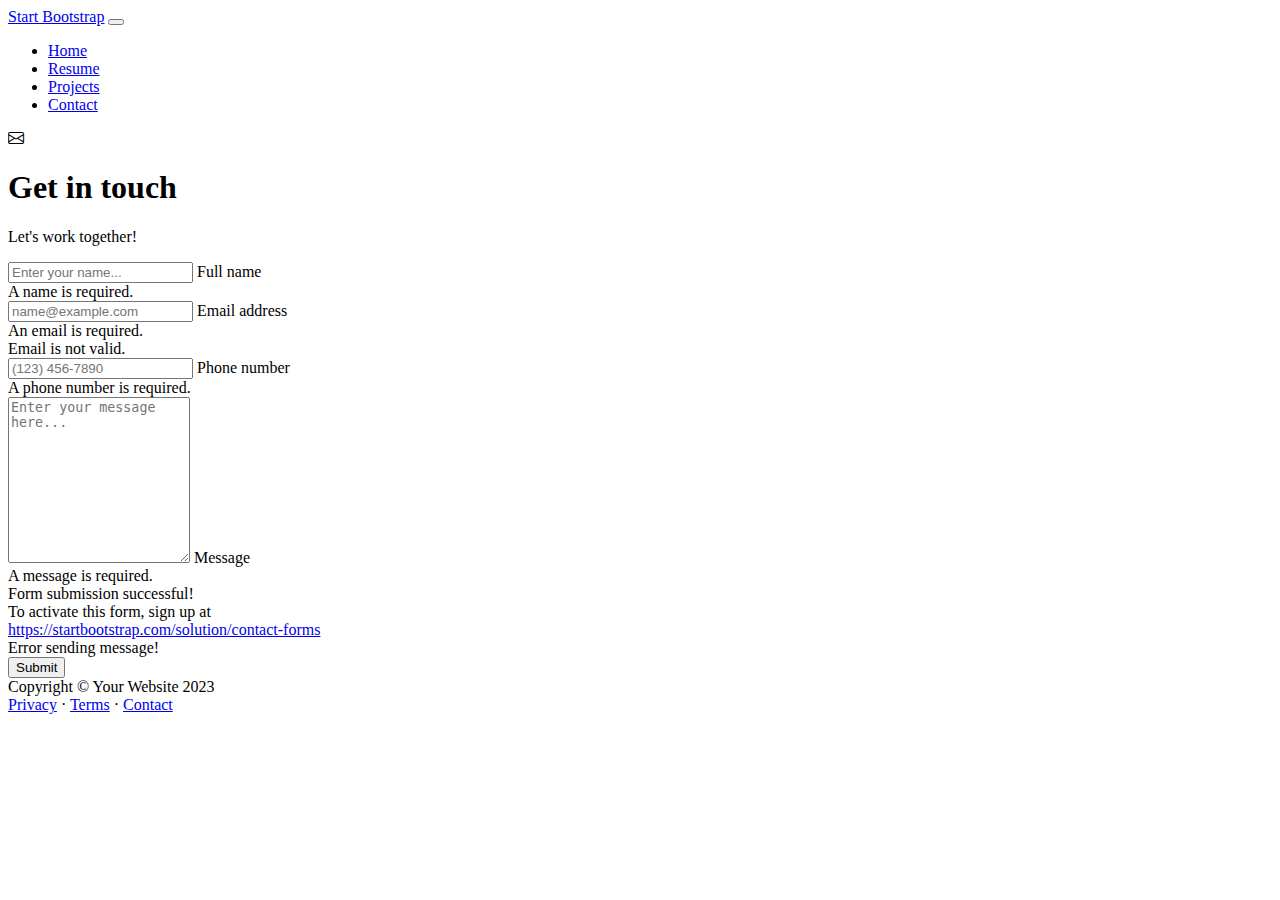
==== contact.html @ 8b9c8be0 "Add files via upload" ====
<!DOCTYPE html>
<html lang="en">
    <head>
        <meta charset="utf-8" />
        <meta name="viewport" content="width=device-width, initial-scale=1, shrink-to-fit=no" />
        <meta name="description" content />
        <meta name="author" content />
        <title>Modern Business - Start Bootstrap Template</title>
        <!-- Favicon-->
        <link rel="icon" type="image/x-icon" href="assets/favicon.ico" />
        <!-- Custom Google font-->
        <link rel="preconnect" href="https://fonts.googleapis.com" />
        <link rel="preconnect" href="https://fonts.gstatic.com" crossorigin />
        <link href="https://fonts.googleapis.com/css2?family=Plus+Jakarta+Sans:wght@100;200;300;400;500;600;700;800;900&amp;display=swap" rel="stylesheet" />
        <!-- Bootstrap icons-->
        <link href="https://cdn.jsdelivr.net/npm/bootstrap-icons@1.8.1/font/bootstrap-icons.css" rel="stylesheet" />
        <!-- Core theme CSS (includes Bootstrap)-->
        <link href="css/styles.css" rel="stylesheet" />
    </head>
    <body class="d-flex flex-column">
        <main class="flex-shrink-0">
            <!-- Navigation-->
            <nav class="navbar navbar-expand-lg navbar-light bg-white py-3">
                <div class="container px-5">
                    <a class="navbar-brand" href="index.html"><span class="fw-bolder text-primary">Start Bootstrap</span></a>
                    <button class="navbar-toggler" type="button" data-bs-toggle="collapse" data-bs-target="#navbarSupportedContent" aria-controls="navbarSupportedContent" aria-expanded="false" aria-label="Toggle navigation"><span class="navbar-toggler-icon"></span></button>
                    <div class="collapse navbar-collapse" id="navbarSupportedContent">
                        <ul class="navbar-nav ms-auto mb-2 mb-lg-0 small fw-bolder">
                            <li class="nav-item"><a class="nav-link" href="index.html">Home</a></li>
                            <li class="nav-item"><a class="nav-link" href="resume.html">Resume</a></li>
                            <li class="nav-item"><a class="nav-link" href="projects.html">Projects</a></li>
                            <li class="nav-item"><a class="nav-link" href="contact.html">Contact</a></li>
                        </ul>
                    </div>
                </div>
            </nav>
            <!-- Page content-->
            <section class="py-5">
                <div class="container px-5">
                    <!-- Contact form-->
                    <div class="bg-light rounded-4 py-5 px-4 px-md-5">
                        <div class="text-center mb-5">
                            <div class="feature bg-primary bg-gradient-primary-to-secondary text-white rounded-3 mb-3"><i class="bi bi-envelope"></i></div>
                            <h1 class="fw-bolder">Get in touch</h1>
                            <p class="lead fw-normal text-muted mb-0">Let's work together!</p>
                        </div>
                        <div class="row gx-5 justify-content-center">
                            <div class="col-lg-8 col-xl-6">
                                <!-- * * * * * * * * * * * * * * *-->
                                <!-- * * SB Forms Contact Form * *-->
                                <!-- * * * * * * * * * * * * * * *-->
                                <!-- This form is pre-integrated with SB Forms.-->
                                <!-- To make this form functional, sign up at-->
                                <!-- https://startbootstrap.com/solution/contact-forms-->
                                <!-- to get an API token!-->
                                <form id="contactForm" data-sb-form-api-token="API_TOKEN">
                                    <!-- Name input-->
                                    <div class="form-floating mb-3">
                                        <input class="form-control" id="name" type="text" placeholder="Enter your name..." data-sb-validations="required" />
                                        <label for="name">Full name</label>
                                        <div class="invalid-feedback" data-sb-feedback="name:required">A name is required.</div>
                                    </div>
                                    <!-- Email address input-->
                                    <div class="form-floating mb-3">
                                        <input class="form-control" id="email" type="email" placeholder="name@example.com" data-sb-validations="required,email" />
                                        <label for="email">Email address</label>
                                        <div class="invalid-feedback" data-sb-feedback="email:required">An email is required.</div>
                                        <div class="invalid-feedback" data-sb-feedback="email:email">Email is not valid.</div>
                                    </div>
                                    <!-- Phone number input-->
                                    <div class="form-floating mb-3">
                                        <input class="form-control" id="phone" type="tel" placeholder="(123) 456-7890" data-sb-validations="required" />
                                        <label for="phone">Phone number</label>
                                        <div class="invalid-feedback" data-sb-feedback="phone:required">A phone number is required.</div>
                                    </div>
                                    <!-- Message input-->
                                    <div class="form-floating mb-3">
                                        <textarea class="form-control" id="message" type="text" placeholder="Enter your message here..." style="height: 10rem" data-sb-validations="required"></textarea>
                                        <label for="message">Message</label>
                                        <div class="invalid-feedback" data-sb-feedback="message:required">A message is required.</div>
                                    </div>
                                    <!-- Submit success message-->
                                    <!---->
                                    <!-- This is what your users will see when the form-->
                                    <!-- has successfully submitted-->
                                    <div class="d-none" id="submitSuccessMessage">
                                        <div class="text-center mb-3">
                                            <div class="fw-bolder">Form submission successful!</div>
                                            To activate this form, sign up at
                                            <br />
                                            <a href="https://startbootstrap.com/solution/contact-forms">https://startbootstrap.com/solution/contact-forms</a>
                                        </div>
                                    </div>
                                    <!-- Submit error message-->
                                    <!---->
                                    <!-- This is what your users will see when there is-->
                                    <!-- an error submitting the form-->
                                    <div class="d-none" id="submitErrorMessage"><div class="text-center text-danger mb-3">Error sending message!</div></div>
                                    <!-- Submit Button-->
                                    <div class="d-grid"><button class="btn btn-primary btn-lg disabled" id="submitButton" type="submit">Submit</button></div>
                                </form>
                            </div>
                        </div>
                    </div>
                </div>
            </section>
        </main>
        <!-- Footer-->
        <footer class="bg-white py-4 mt-auto">
            <div class="container px-5">
                <div class="row align-items-center justify-content-between flex-column flex-sm-row">
                    <div class="col-auto"><div class="small m-0">Copyright &copy; Your Website 2023</div></div>
                    <div class="col-auto">
                        <a class="small" href="#!">Privacy</a>
                        <span class="mx-1">&middot;</span>
                        <a class="small" href="#!">Terms</a>
                        <span class="mx-1">&middot;</span>
                        <a class="small" href="#!">Contact</a>
                    </div>
                </div>
            </div>
        </footer>
        <!-- Bootstrap core JS-->
        <script src="https://cdn.jsdelivr.net/npm/bootstrap@5.2.3/dist/js/bootstrap.bundle.min.js"></script>
        <!-- Core theme JS-->
        <script src="js/scripts.js"></script>
        <!-- * * * * * * * * * * * * * * * * * * * * * * * * * * * * * * * * * * * * * * * *-->
        <!-- * *                               SB Forms JS                               * *-->
        <!-- * * Activate your form at https://startbootstrap.com/solution/contact-forms * *-->
        <!-- * * * * * * * * * * * * * * * * * * * * * * * * * * * * * * * * * * * * * * * *-->
        <script src="https://cdn.startbootstrap.com/sb-forms-latest.js"></script>
    </body>
</html>
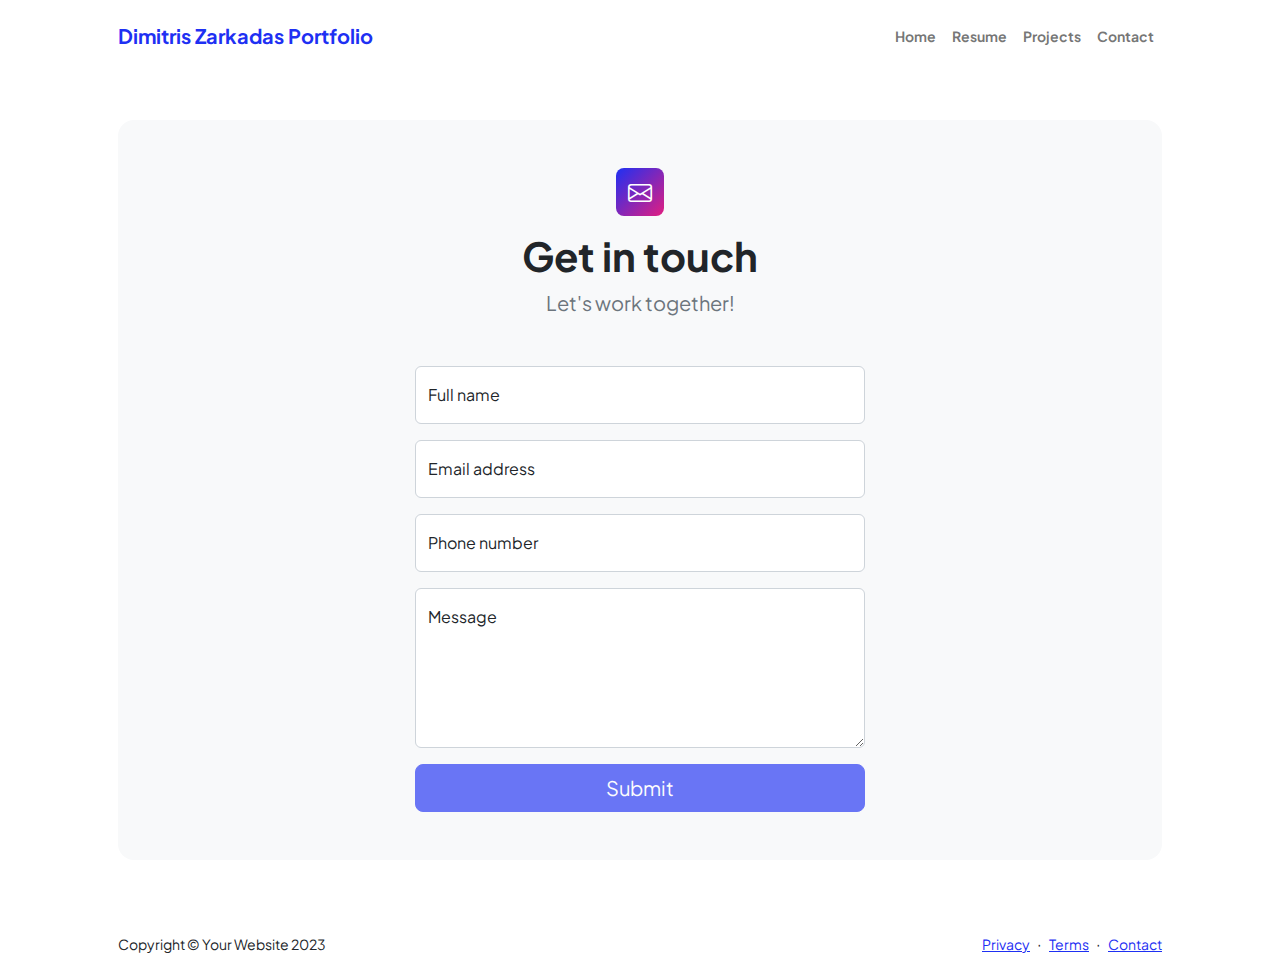
==== commit 912b7d79: "Update contact.html" ====
--- a/contact.html
+++ b/contact.html
@@ -5,7 +5,7 @@
         <meta name="viewport" content="width=device-width, initial-scale=1, shrink-to-fit=no" />
         <meta name="description" content />
         <meta name="author" content />
-        <title>Modern Business - Start Bootstrap Template</title>
+        <title>Dimitris Zarkadas Portfolio</title>
         <!-- Favicon-->
         <link rel="icon" type="image/x-icon" href="assets/favicon.ico" />
         <!-- Custom Google font-->
@@ -22,7 +22,7 @@
             <!-- Navigation-->
             <nav class="navbar navbar-expand-lg navbar-light bg-white py-3">
                 <div class="container px-5">
-                    <a class="navbar-brand" href="index.html"><span class="fw-bolder text-primary">Start Bootstrap</span></a>
+                    <a class="navbar-brand" href="index.html"><span class="fw-bolder text-primary">Dimitris Zarkadas Portfolio</span></a>
                     <button class="navbar-toggler" type="button" data-bs-toggle="collapse" data-bs-target="#navbarSupportedContent" aria-controls="navbarSupportedContent" aria-expanded="false" aria-label="Toggle navigation"><span class="navbar-toggler-icon"></span></button>
                     <div class="collapse navbar-collapse" id="navbarSupportedContent">
                         <ul class="navbar-nav ms-auto mb-2 mb-lg-0 small fw-bolder">
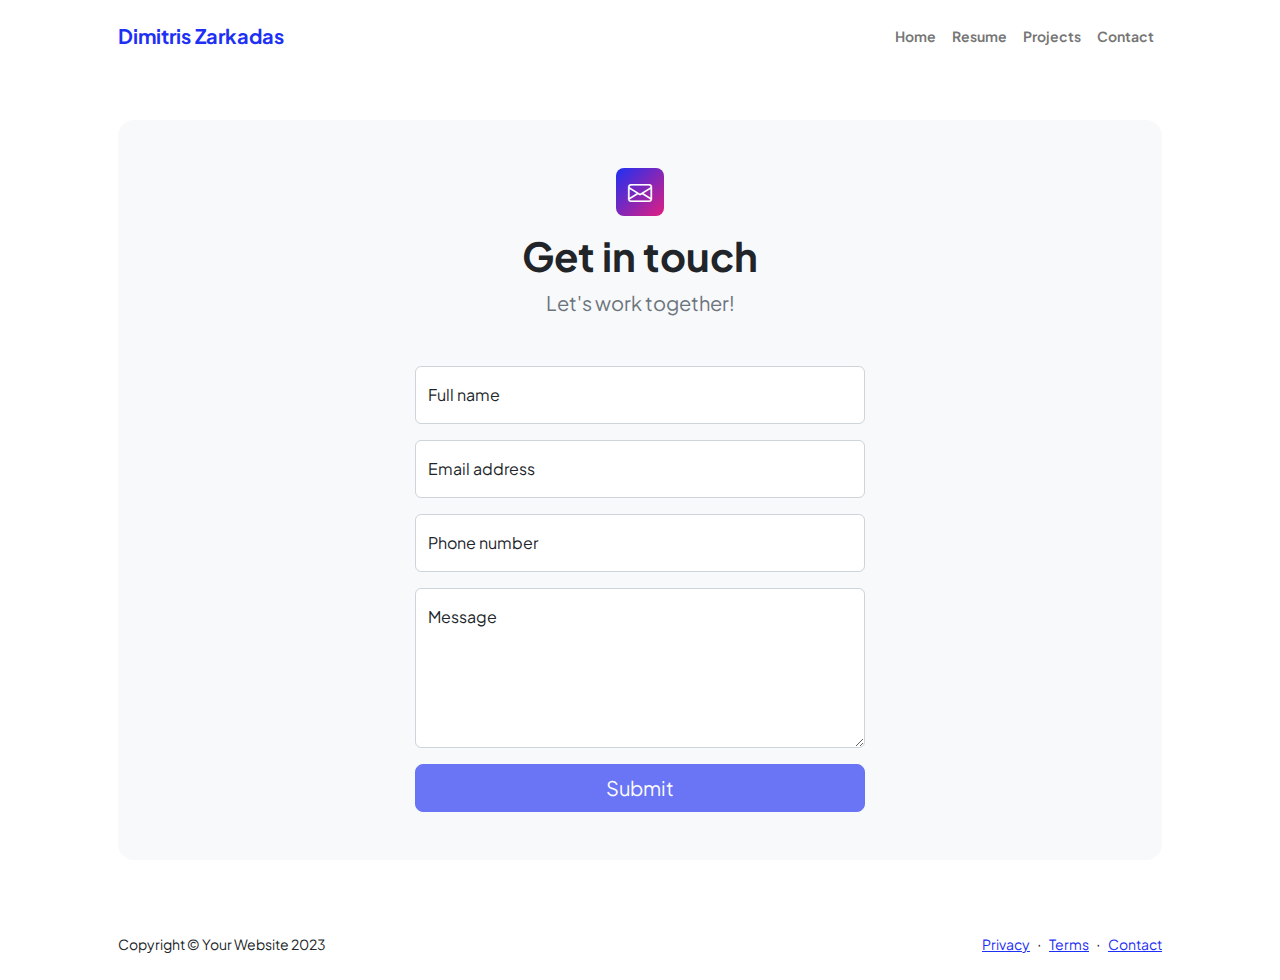
==== commit 5763c9a7: "Update contact.html" ====
--- a/contact.html
+++ b/contact.html
@@ -5,7 +5,7 @@
         <meta name="viewport" content="width=device-width, initial-scale=1, shrink-to-fit=no" />
         <meta name="description" content />
         <meta name="author" content />
-        <title>Dimitris Zarkadas Portfolio</title>
+        <title>Dimitris Zarkadas</title>
         <!-- Favicon-->
         <link rel="icon" type="image/x-icon" href="assets/favicon.ico" />
         <!-- Custom Google font-->
@@ -22,7 +22,7 @@
             <!-- Navigation-->
             <nav class="navbar navbar-expand-lg navbar-light bg-white py-3">
                 <div class="container px-5">
-                    <a class="navbar-brand" href="index.html"><span class="fw-bolder text-primary">Dimitris Zarkadas Portfolio</span></a>
+                    <a class="navbar-brand" href="index.html"><span class="fw-bolder text-primary">Dimitris Zarkadas</span></a>
                     <button class="navbar-toggler" type="button" data-bs-toggle="collapse" data-bs-target="#navbarSupportedContent" aria-controls="navbarSupportedContent" aria-expanded="false" aria-label="Toggle navigation"><span class="navbar-toggler-icon"></span></button>
                     <div class="collapse navbar-collapse" id="navbarSupportedContent">
                         <ul class="navbar-nav ms-auto mb-2 mb-lg-0 small fw-bolder">
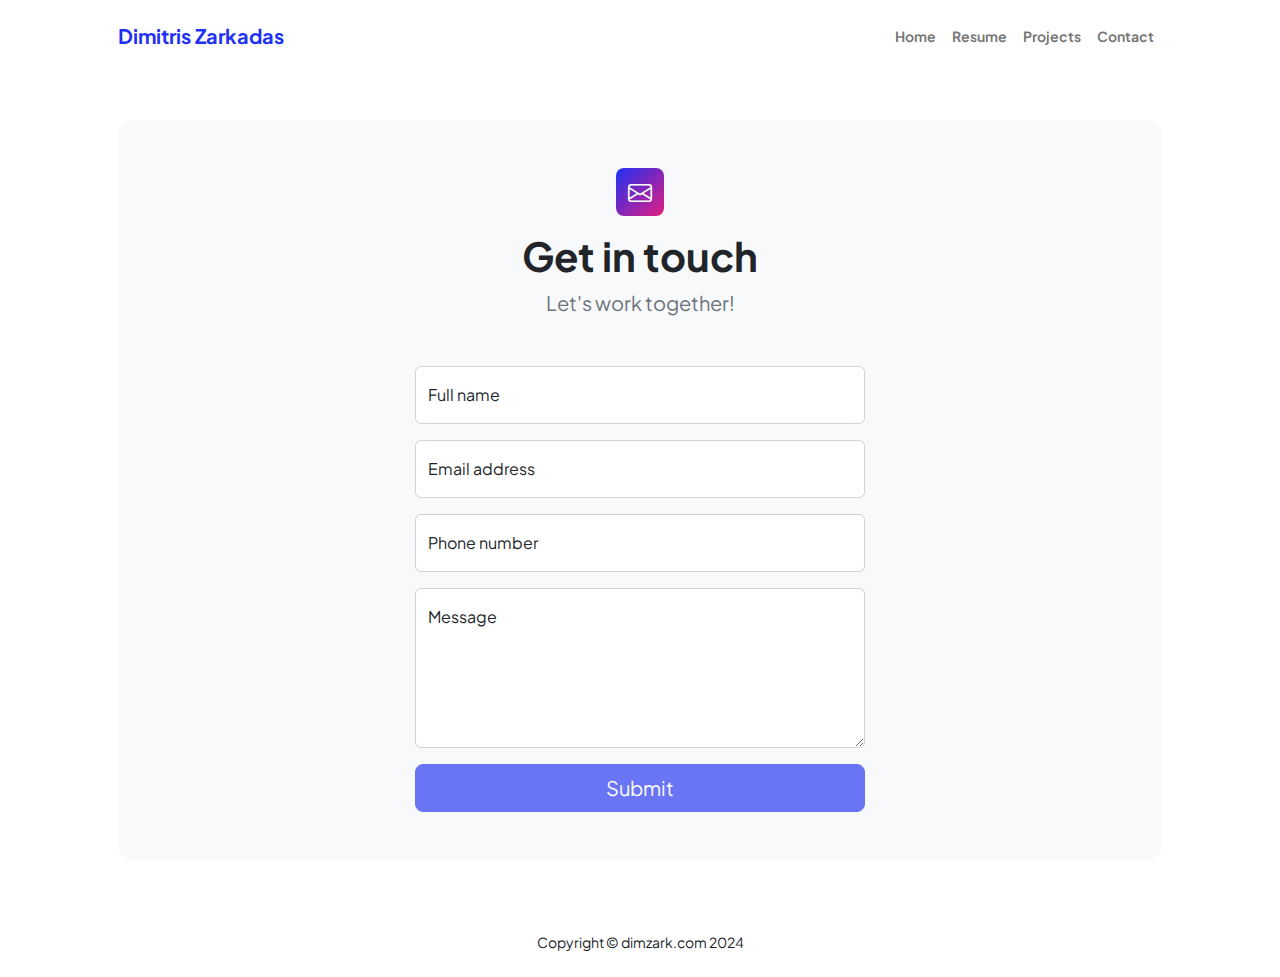
==== commit 177c11a5: "Update contact.html" ====
--- a/contact.html
+++ b/contact.html
@@ -108,15 +108,15 @@
         <!-- Footer-->
         <footer class="bg-white py-4 mt-auto">
             <div class="container px-5">
-                <div class="row align-items-center justify-content-between flex-column flex-sm-row">
-                    <div class="col-auto"><div class="small m-0">Copyright &copy; Your Website 2023</div></div>
-                    <div class="col-auto">
+                <div class="row align-items-center justify-content-center flex-column flex-sm-row">
+                    <div class="col-auto"><div class="small m-0">Copyright &copy; dimzark.com 2024</div></div>
+                   <!-- <div class="col-auto">
                         <a class="small" href="#!">Privacy</a>
                         <span class="mx-1">&middot;</span>
                         <a class="small" href="#!">Terms</a>
                         <span class="mx-1">&middot;</span>
                         <a class="small" href="#!">Contact</a>
-                    </div>
+                    </div> -->
                 </div>
             </div>
         </footer>
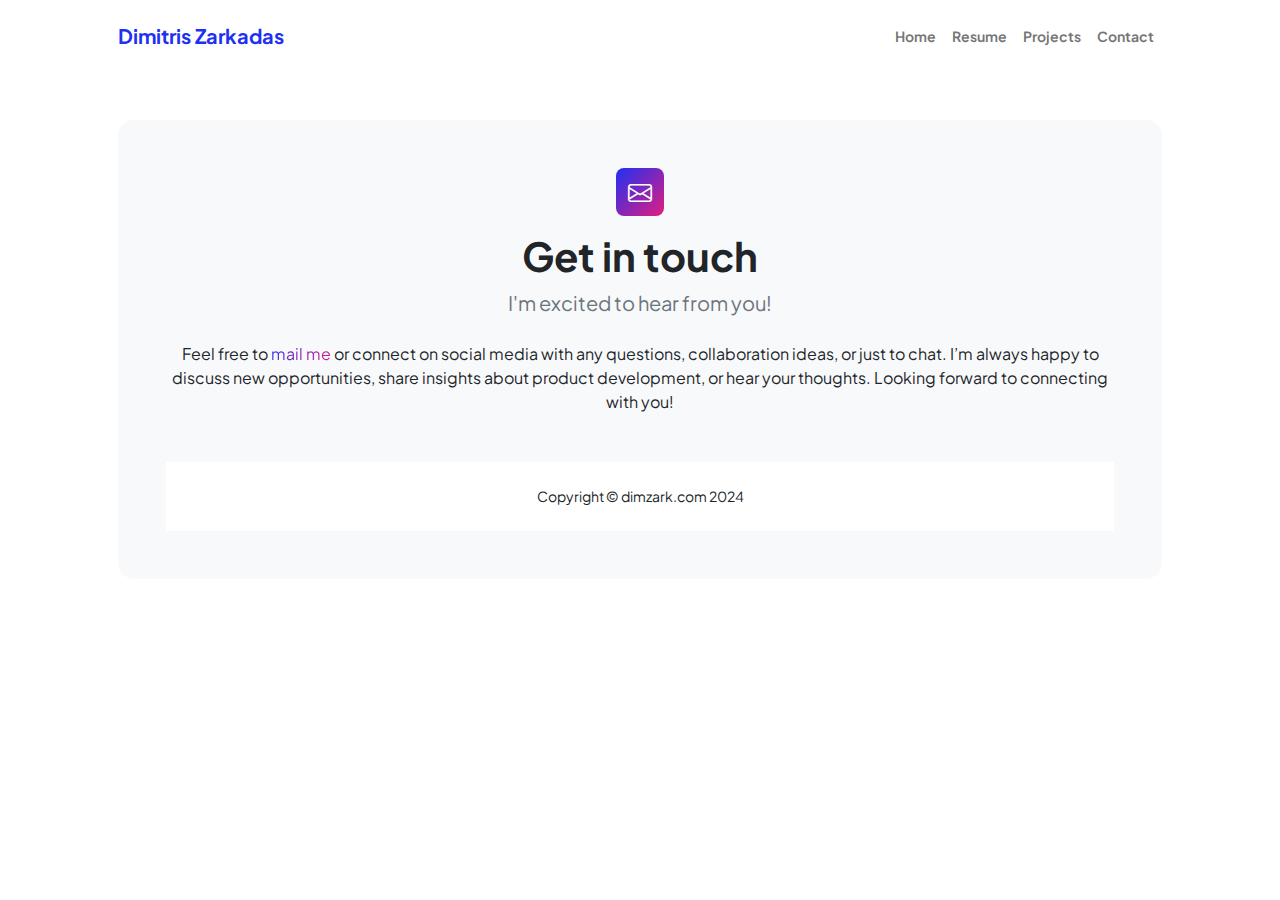
==== commit 7c89bf77: "Update contact.html" ====
--- a/contact.html
+++ b/contact.html
@@ -42,9 +42,16 @@
                         <div class="text-center mb-5">
                             <div class="feature bg-primary bg-gradient-primary-to-secondary text-white rounded-3 mb-3"><i class="bi bi-envelope"></i></div>
                             <h1 class="fw-bolder">Get in touch</h1>
-                            <p class="lead fw-normal text-muted mb-0">Let's work together!</p>
+                            <p class="lead fw-normal text-muted mb-0">I'm excited to hear from you!</p>
+                            <p class="mt-md-4 mb-md-4">
+                                Feel free to <a href="mailto:hellodimzark@gmail.com" class="text-gradient">mail me</a> or connect on social media with any questions, collaboration ideas, or just to chat. I’m always happy to discuss new opportunities, share insights about product development, or hear your thoughts. Looking forward to connecting with you!
+                            </p>
+                            
+                            
+                            
                         </div>
-                        <div class="row gx-5 justify-content-center">
+                        
+ <!--                       <div class="row gx-5 justify-content-center">
                             <div class="col-lg-8 col-xl-6">
                                 <!-- * * * * * * * * * * * * * * *-->
                                 <!-- * * SB Forms Contact Form * *-->
@@ -53,37 +60,37 @@
                                 <!-- To make this form functional, sign up at-->
                                 <!-- https://startbootstrap.com/solution/contact-forms-->
                                 <!-- to get an API token!-->
-                                <form id="contactForm" data-sb-form-api-token="API_TOKEN">
-                                    <!-- Name input-->
-                                    <div class="form-floating mb-3">
+ <!--                               <form id="contactForm" data-sb-form-api-token="API_TOKEN">
+                                     Name input-->
+  <!--                                  <div class="form-floating mb-3">
                                         <input class="form-control" id="name" type="text" placeholder="Enter your name..." data-sb-validations="required" />
                                         <label for="name">Full name</label>
                                         <div class="invalid-feedback" data-sb-feedback="name:required">A name is required.</div>
                                     </div>
-                                    <!-- Email address input-->
-                                    <div class="form-floating mb-3">
+                                     Email address input-->
+   <!--                                 <div class="form-floating mb-3">
                                         <input class="form-control" id="email" type="email" placeholder="name@example.com" data-sb-validations="required,email" />
                                         <label for="email">Email address</label>
                                         <div class="invalid-feedback" data-sb-feedback="email:required">An email is required.</div>
                                         <div class="invalid-feedback" data-sb-feedback="email:email">Email is not valid.</div>
                                     </div>
-                                    <!-- Phone number input-->
-                                    <div class="form-floating mb-3">
+                                    Phone number input-->
+    <!--                                <div class="form-floating mb-3">
                                         <input class="form-control" id="phone" type="tel" placeholder="(123) 456-7890" data-sb-validations="required" />
                                         <label for="phone">Phone number</label>
                                         <div class="invalid-feedback" data-sb-feedback="phone:required">A phone number is required.</div>
                                     </div>
-                                    <!-- Message input-->
-                                    <div class="form-floating mb-3">
+                                     Message input-->
+     <!--                               <div class="form-floating mb-3">
                                         <textarea class="form-control" id="message" type="text" placeholder="Enter your message here..." style="height: 10rem" data-sb-validations="required"></textarea>
                                         <label for="message">Message</label>
                                         <div class="invalid-feedback" data-sb-feedback="message:required">A message is required.</div>
                                     </div>
-                                    <!-- Submit success message-->
+                                     Submit success message-->
                                     <!---->
                                     <!-- This is what your users will see when the form-->
                                     <!-- has successfully submitted-->
-                                    <div class="d-none" id="submitSuccessMessage">
+      <!--                              <div class="d-none" id="submitSuccessMessage">
                                         <div class="text-center mb-3">
                                             <div class="fw-bolder">Form submission successful!</div>
                                             To activate this form, sign up at
@@ -91,13 +98,13 @@
                                             <a href="https://startbootstrap.com/solution/contact-forms">https://startbootstrap.com/solution/contact-forms</a>
                                         </div>
                                     </div>
-                                    <!-- Submit error message-->
+                                     Submit error message-->
                                     <!---->
                                     <!-- This is what your users will see when there is-->
                                     <!-- an error submitting the form-->
-                                    <div class="d-none" id="submitErrorMessage"><div class="text-center text-danger mb-3">Error sending message!</div></div>
-                                    <!-- Submit Button-->
-                                    <div class="d-grid"><button class="btn btn-primary btn-lg disabled" id="submitButton" type="submit">Submit</button></div>
+       <!--                             <div class="d-none" id="submitErrorMessage"><div class="text-center text-danger mb-3">Error sending message!</div></div>
+                                     Submit Button-->
+        <!--                            <div class="d-grid"><button class="btn btn-primary btn-lg disabled" id="submitButton" type="submit">Submit</button></div>
                                 </form>
                             </div>
                         </div>
@@ -105,8 +112,8 @@
                 </div>
             </section>
         </main>
-        <!-- Footer-->
-        <footer class="bg-white py-4 mt-auto">
+         Footer-->
+         <footer class="bg-white py-4 mt-auto">
             <div class="container px-5">
                 <div class="row align-items-center justify-content-center flex-column flex-sm-row">
                     <div class="col-auto"><div class="small m-0">Copyright &copy; dimzark.com 2024</div></div>
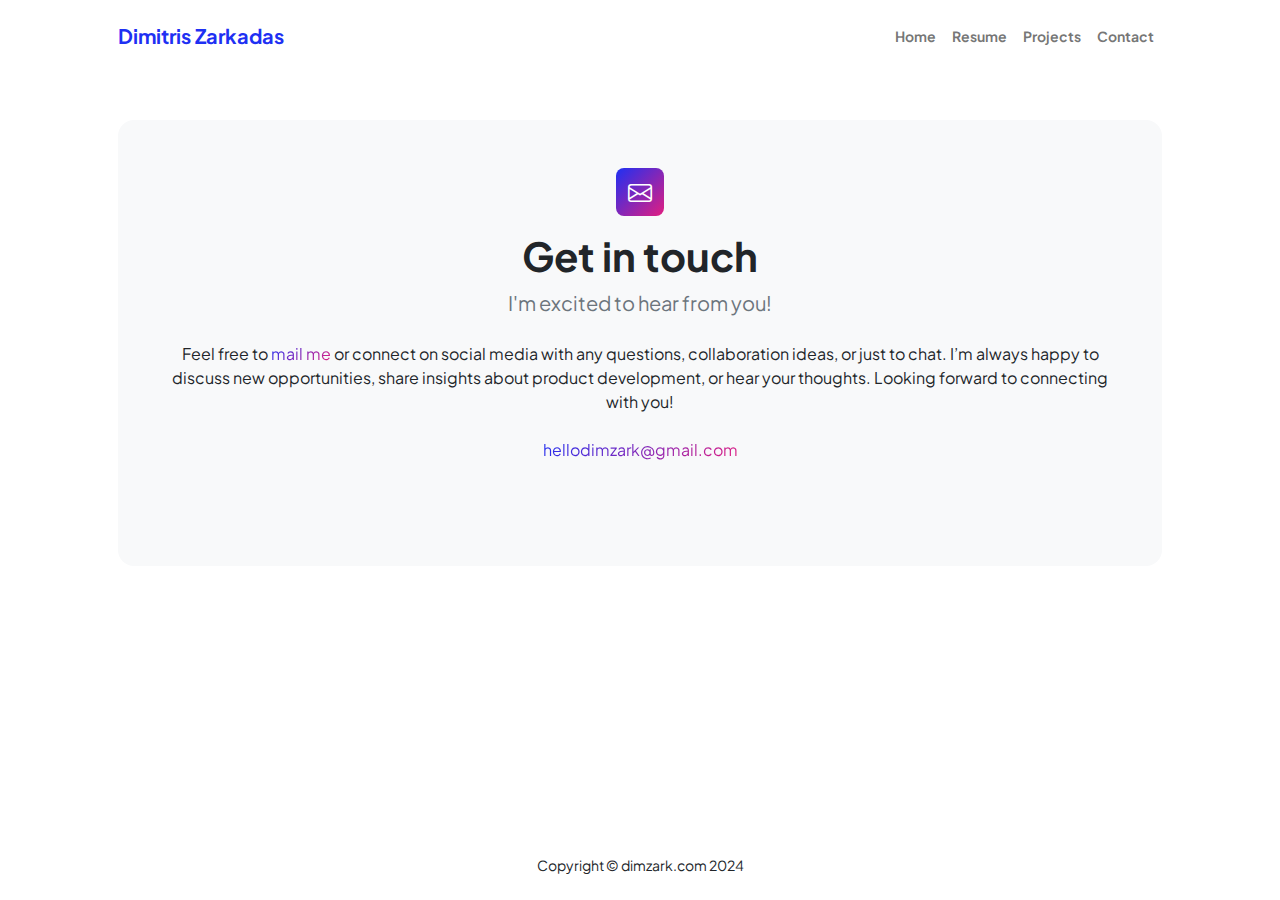
==== commit 9568e631: "Update contact.html" ====
--- a/contact.html
+++ b/contact.html
@@ -46,74 +46,21 @@
                             <p class="mt-md-4 mb-md-4">
                                 Feel free to <a href="mailto:hellodimzark@gmail.com" class="text-gradient">mail me</a> or connect on social media with any questions, collaboration ideas, or just to chat. I’m always happy to discuss new opportunities, share insights about product development, or hear your thoughts. Looking forward to connecting with you!
                             </p>
+
+                            <a href="mailto:hellodimzark@gmail.com" class="text-gradient d-inline-block mb-2">
+                                hellodimzark@gmail.com
+                            </a>
                             
                             
                             
                         </div>
-                        
- <!--                       <div class="row gx-5 justify-content-center">
-                            <div class="col-lg-8 col-xl-6">
-                                <!-- * * * * * * * * * * * * * * *-->
-                                <!-- * * SB Forms Contact Form * *-->
-                                <!-- * * * * * * * * * * * * * * *-->
-                                <!-- This form is pre-integrated with SB Forms.-->
-                                <!-- To make this form functional, sign up at-->
-                                <!-- https://startbootstrap.com/solution/contact-forms-->
-                                <!-- to get an API token!-->
- <!--                               <form id="contactForm" data-sb-form-api-token="API_TOKEN">
-                                     Name input-->
-  <!--                                  <div class="form-floating mb-3">
-                                        <input class="form-control" id="name" type="text" placeholder="Enter your name..." data-sb-validations="required" />
-                                        <label for="name">Full name</label>
-                                        <div class="invalid-feedback" data-sb-feedback="name:required">A name is required.</div>
-                                    </div>
-                                     Email address input-->
-   <!--                                 <div class="form-floating mb-3">
-                                        <input class="form-control" id="email" type="email" placeholder="name@example.com" data-sb-validations="required,email" />
-                                        <label for="email">Email address</label>
-                                        <div class="invalid-feedback" data-sb-feedback="email:required">An email is required.</div>
-                                        <div class="invalid-feedback" data-sb-feedback="email:email">Email is not valid.</div>
-                                    </div>
-                                    Phone number input-->
-    <!--                                <div class="form-floating mb-3">
-                                        <input class="form-control" id="phone" type="tel" placeholder="(123) 456-7890" data-sb-validations="required" />
-                                        <label for="phone">Phone number</label>
-                                        <div class="invalid-feedback" data-sb-feedback="phone:required">A phone number is required.</div>
-                                    </div>
-                                     Message input-->
-     <!--                               <div class="form-floating mb-3">
-                                        <textarea class="form-control" id="message" type="text" placeholder="Enter your message here..." style="height: 10rem" data-sb-validations="required"></textarea>
-                                        <label for="message">Message</label>
-                                        <div class="invalid-feedback" data-sb-feedback="message:required">A message is required.</div>
-                                    </div>
-                                     Submit success message-->
-                                    <!---->
-                                    <!-- This is what your users will see when the form-->
-                                    <!-- has successfully submitted-->
-      <!--                              <div class="d-none" id="submitSuccessMessage">
-                                        <div class="text-center mb-3">
-                                            <div class="fw-bolder">Form submission successful!</div>
-                                            To activate this form, sign up at
-                                            <br />
-                                            <a href="https://startbootstrap.com/solution/contact-forms">https://startbootstrap.com/solution/contact-forms</a>
-                                        </div>
-                                    </div>
-                                     Submit error message-->
-                                    <!---->
-                                    <!-- This is what your users will see when there is-->
-                                    <!-- an error submitting the form-->
-       <!--                             <div class="d-none" id="submitErrorMessage"><div class="text-center text-danger mb-3">Error sending message!</div></div>
-                                     Submit Button-->
-        <!--                            <div class="d-grid"><button class="btn btn-primary btn-lg disabled" id="submitButton" type="submit">Submit</button></div>
-                                </form>
-                            </div>
                         </div>
                     </div>
                 </div>
             </section>
         </main>
-         Footer-->
-         <footer class="bg-white py-4 mt-auto">
+        <!-- Footer-->
+        <footer class="bg-white py-4 mt-auto">
             <div class="container px-5">
                 <div class="row align-items-center justify-content-center flex-column flex-sm-row">
                     <div class="col-auto"><div class="small m-0">Copyright &copy; dimzark.com 2024</div></div>
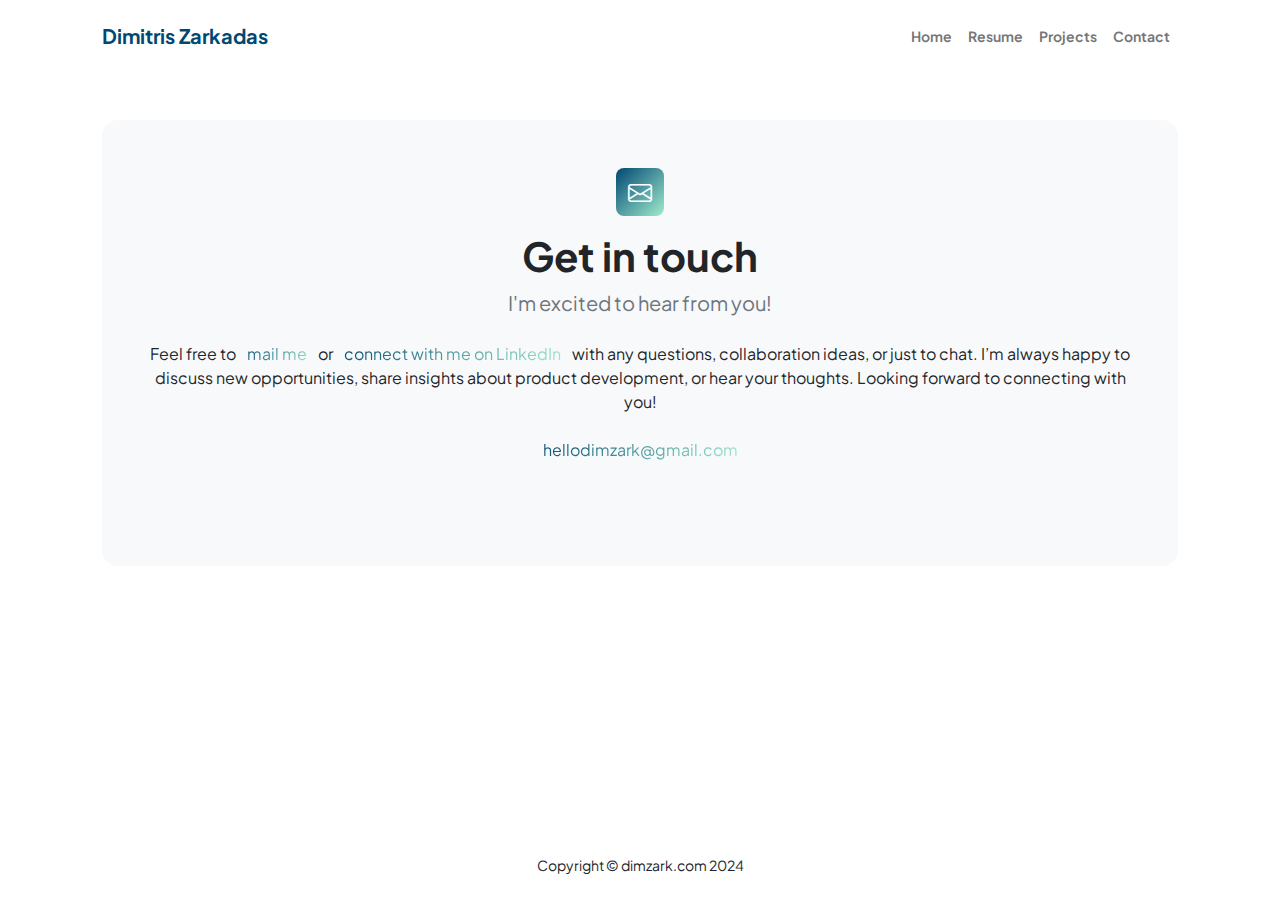
==== commit 8a3a6034: "Updated text and added LinkedIn hyperlink" ====
--- a/contact.html
+++ b/contact.html
@@ -44,8 +44,10 @@
                             <h1 class="fw-bolder">Get in touch</h1>
                             <p class="lead fw-normal text-muted mb-0">I'm excited to hear from you!</p>
                             <p class="mt-md-4 mb-md-4">
-                                Feel free to <a href="mailto:hellodimzark@gmail.com" class="text-gradient">mail me</a> or connect on social media with any questions, collaboration ideas, or just to chat. I’m always happy to discuss new opportunities, share insights about product development, or hear your thoughts. Looking forward to connecting with you!
-                            </p>
+                                Feel free to <a href="mailto:hellodimzark@gmail.com" class="text-gradient">mail me</a> or 
+                                <a href="https://www.linkedin.com/in/dimitrios-zarkadas" class="text-gradient" target="_blank">connect with me on LinkedIn</a> 
+                                with any questions, collaboration ideas, or just to chat. I’m always happy to discuss new opportunities, share insights about product development, or hear your thoughts. Looking forward to connecting with you!
+                              </p>
 
                             <a href="mailto:hellodimzark@gmail.com" class="text-gradient d-inline-block mb-2">
                                 hellodimzark@gmail.com
